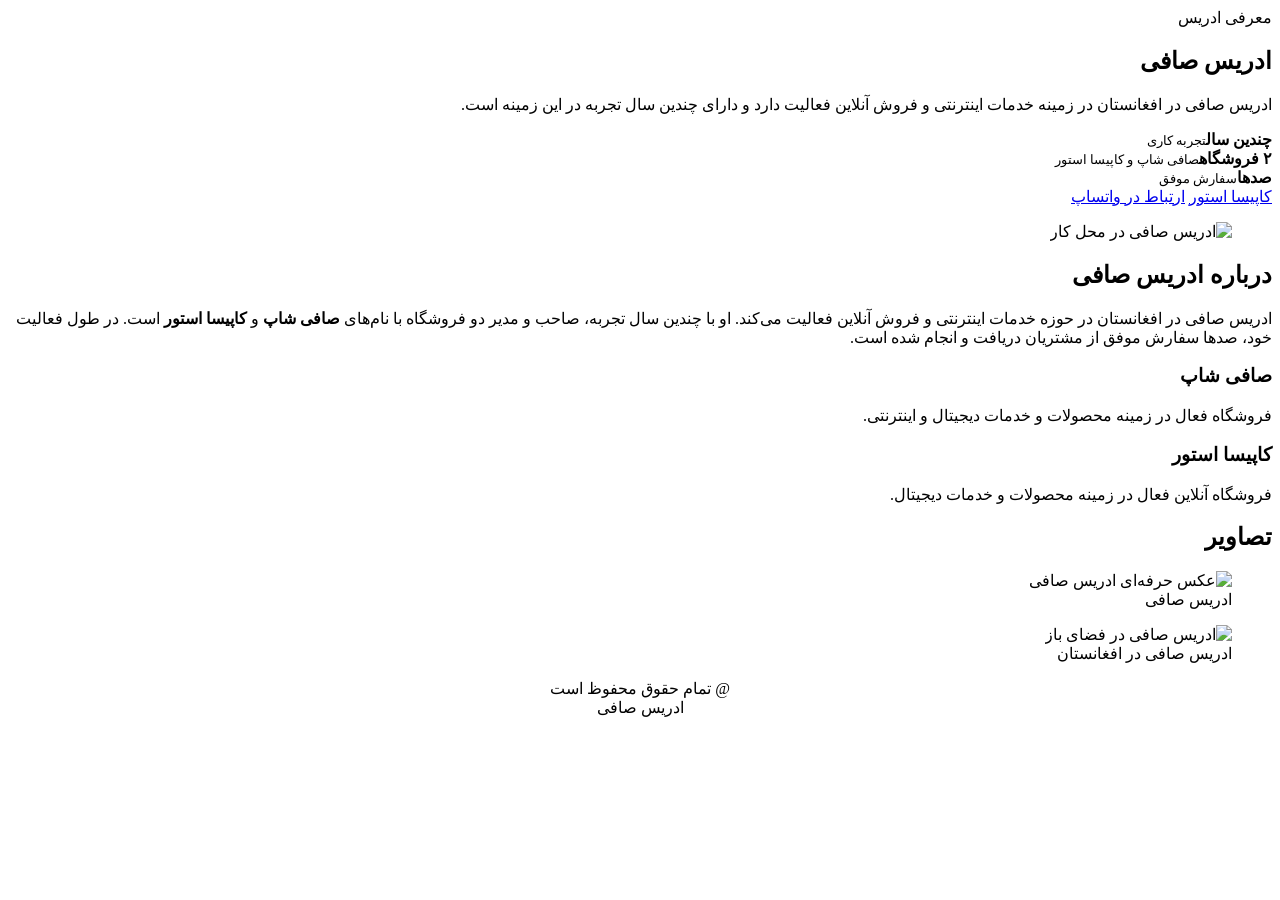
==== index.html @ acb43c6c "Add Google site verification meta tag Added Google site verification meta tag for SEO." ====
<!doctype html>
<html lang="fa" dir="rtl">
<head>
  <meta charset="utf-8">
  <meta name="viewport" content="width=device-width, initial-scale=1">
  <title>ادریس صافی</title>
  <meta name="description" content="معرفی ادریس صافی در افغانستان؛ فعال در زمینه خدمات اینترنتی و فروش آنلاین، صاحب صافی شاپ و کاپیسا استور با چندین سال تجربه و صدها سفارش موفق.">
  <meta name="robots" content="index,follow,max-image-preview:large">
  <link rel="canonical" href="https://about.kapisa.xyz/">
  <link rel="alternate" hreflang="fa" href="https://about.kapisa.xyz/">
  <link rel="alternate" hreflang="en" href="https://about.kapisa.xyz/en/">
  <link rel="alternate" hreflang="x-default" href="https://about.kapisa.xyz/">
<meta name="google-site-verification" content="ythXOP5nNyjInJZPP0g8KXKJA8XZ1CLwSWoGmz0JzY0" />
  <meta property="og:type" content="profile">
  <meta property="og:title" content="ادریس صافی | خدمات اینترنتی و فروشگاه‌های آنلاین">
  <meta property="og:description" content="معرفی ادریس صافی؛ فعال در زمینه خدمات اینترنتی و فروش آنلاین در افغانستان.">
  <meta property="og:url" content="https://about.kapisa.xyz/">
  <meta property="og:image" content="https://about.kapisa.xyz/images/edris-safi-1.png">
  <meta property="og:image:alt" content="ادریس صافی">

  <link rel="stylesheet" href="/css/style.css">

  <script type="application/ld+json">
  {
    "@context":"https://schema.org",
    "@type":"ProfilePage",
    "@id":"https://about.kapisa.xyz/#profile",
    "url":"https://about.kapisa.xyz/",
    "inLanguage":"fa",
    "name":"ادریس صافی",
    "description":"صفحه معرفی ادریس صافی در افغانستان.",
    "mainEntity":{
      "@type":"Person",
      "@id":"https://about.kapisa.xyz/#edris-safi",
      "name":"ادریس صافی",
      "alternateName":"Edris Safi",
      "description":"فعال در زمینه خدمات اینترنتی و فروش آنلاین در افغانستان و صاحب صافی شاپ و کاپیسا استور.",
      "image":[
        "https://about.kapisa.xyz/images/edris-safi-1.png",
        "https://about.kapisa.xyz/images/edris-safi-2.png"
      ],
      "url":"https://about.kapisa.xyz/",
      "jobTitle":"فعال خدمات اینترنتی و فروش آنلاین",
      "worksFor":[
        {
          "@type":"Organization",
          "name":"صافی شاپ",
          "url":"https://kapisa.xyz/"
        },
        {
          "@type":"Organization",
          "name":"کاپیسا استور",
          "url":"https://kapisa.xyz/"
        }
      ],
      "homeLocation":{
        "@type":"Country",
        "name":"افغانستان"
      }
    }
  }
  </script>
</head>

<body>
  <main>
    <section class="hero">
      <div class="container hero-grid">
        <div>
          <div class="eyebrow">معرفی ادریس</div>
          <h1>ادریس صافی</h1>
          <p class="lead">
            ادریس صافی در افغانستان در زمینه خدمات اینترنتی و فروش آنلاین فعالیت دارد
            و دارای چندین سال تجربه در این زمینه است.
          </p>

          <div class="stats" aria-label="اطلاعات">
            <div class="stat"><strong>چندین سال</strong><small>تجربه کاری</small></div>
            <div class="stat"><strong>۲ فروشگاه</strong><small>صافی شاپ و کاپیسا استور</small></div>
            <div class="stat"><strong>صدها</strong><small>سفارش موفق</small></div>
          </div>

          <div class="links">
            <a class="btn primary" href="https://kapisa.xyz/">کاپیسا استور</a>
            <a class="btn" href="https://wa.me/93796345081">ارتباط در واتساپ</a>
          </div>
        </div>

        <figure class="photo">
          <img src="/images/edris-safi-1.png" alt="ادریس صافی در محل کار" width="1536" height="604">
        </figure>
      </div>
    </section>

    <section>
      <div class="container">
        <h2 class="section-title">درباره ادریس صافی</h2>
        <p class="section-text">
          ادریس صافی در افغانستان در حوزه خدمات اینترنتی و فروش آنلاین فعالیت می‌کند.
          او با چندین سال تجربه، صاحب و مدیر دو فروشگاه با نام‌های
          <strong>صافی شاپ</strong> و <strong>کاپیسا استور</strong> است.
          در طول فعالیت خود، صدها سفارش موفق از مشتریان دریافت و انجام شده است.
        </p>

        <div class="business-grid">
          <article class="business">
            <h3>صافی شاپ</h3>
            <p>فروشگاه فعال در زمینه محصولات و خدمات دیجیتال و اینترنتی.</p>
          </article>
          <article class="business">
            <h3>کاپیسا استور</h3>
            <p>فروشگاه آنلاین فعال در زمینه محصولات و خدمات دیجیتال.</p>
          </article>
        </div>
      </div>
    </section>

    <section>
      <div class="container">
        <h2 class="section-title">تصاویر</h2>
        <div class="gallery">
          <figure>
            <img src="/images/edris-safi-1.png" alt="عکس حرفه‌ای ادریس صافی" width="1536" height="444" loading="lazy">
            <figcaption>ادریس صافی</figcaption>
          </figure>
          <figure>
            <img src="/images/edris-safi-2.png" alt="ادریس صافی در فضای باز" width="1536" height="444" loading="lazy">
            <figcaption>ادریس صافی در افغانستان</figcaption>
          </figure>
        </div>
      </div>
    </section>
  </main>

  <footer align="center">
    @ تمام حقوق محفوظ است  <br>
    ادریس صافی 
  </footer>
</body>
</html>
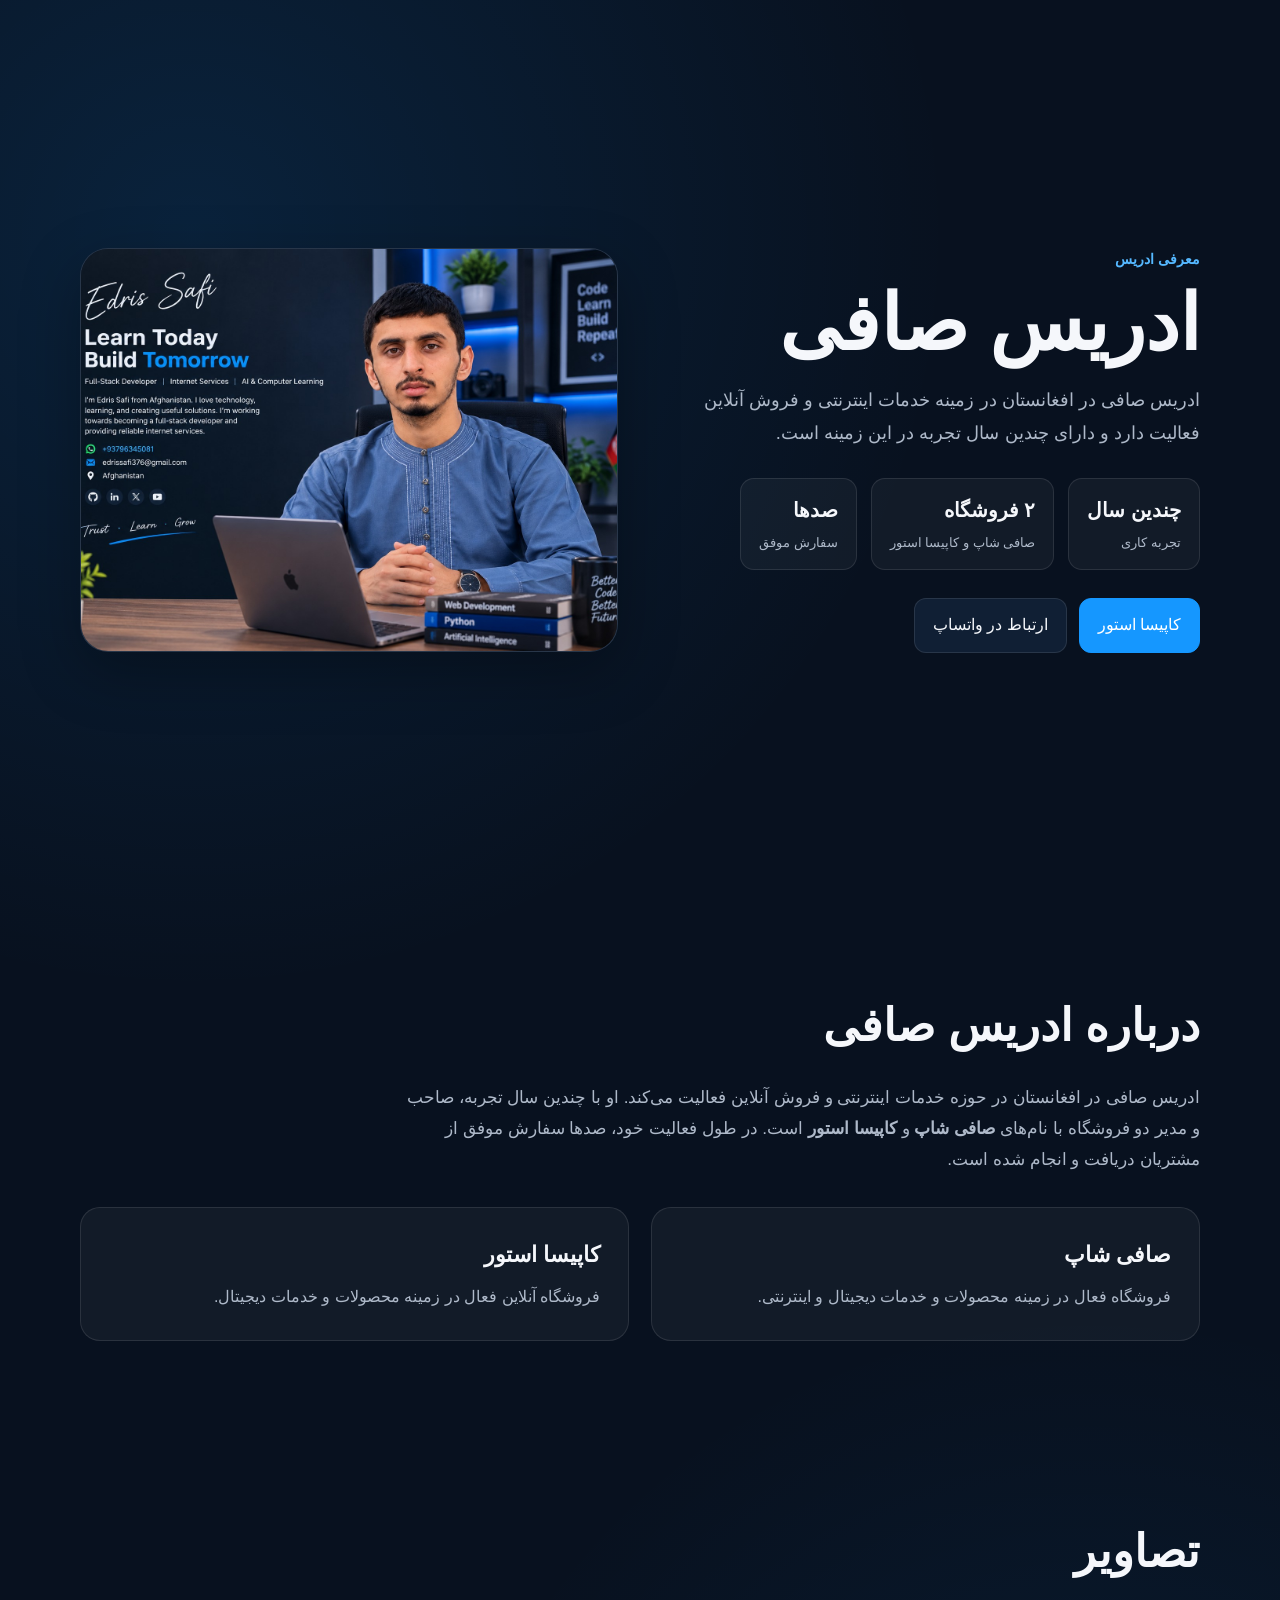
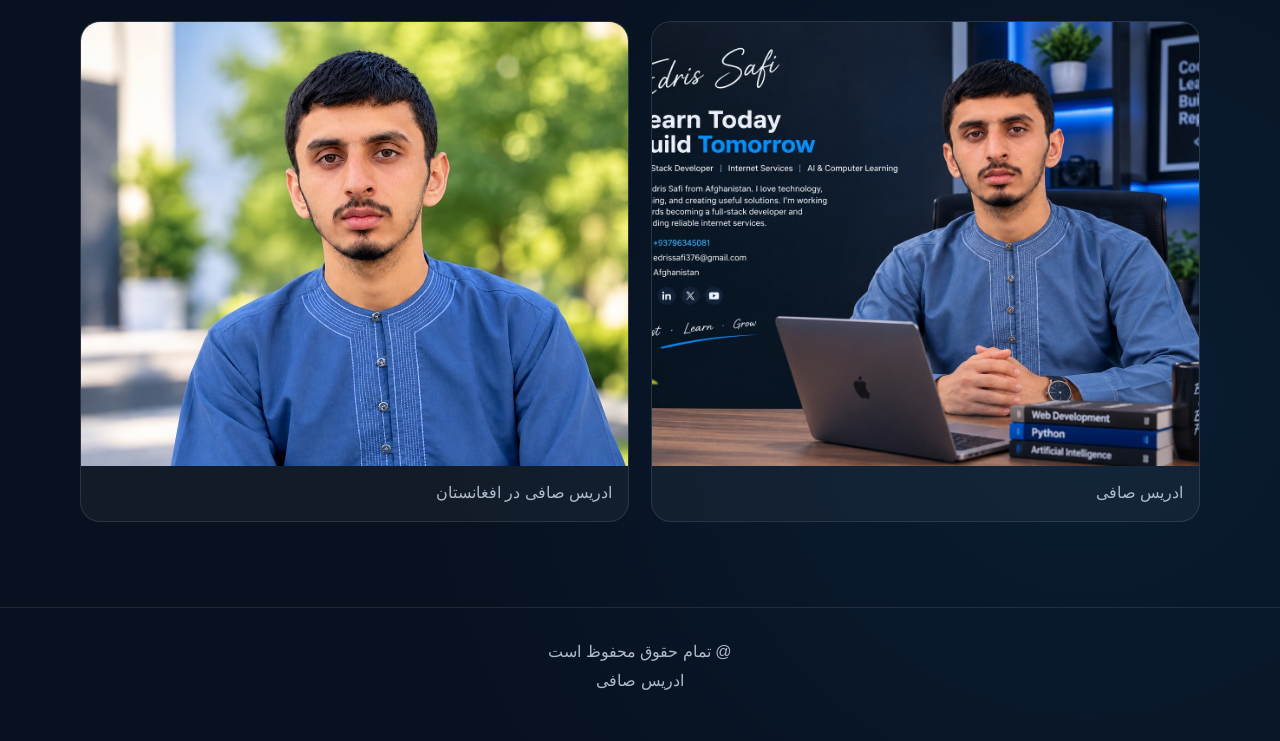
==== commit 48c2856c: "Initial personal website" ====
--- a/index.html
+++ b/index.html
@@ -10,7 +10,7 @@
   <link rel="alternate" hreflang="fa" href="https://about.kapisa.xyz/">
   <link rel="alternate" hreflang="en" href="https://about.kapisa.xyz/en/">
   <link rel="alternate" hreflang="x-default" href="https://about.kapisa.xyz/">
-<meta name="google-site-verification" content="ythXOP5nNyjInJZPP0g8KXKJA8XZ1CLwSWoGmz0JzY0" />
+
   <meta property="og:type" content="profile">
   <meta property="og:title" content="ادریس صافی | خدمات اینترنتی و فروشگاه‌های آنلاین">
   <meta property="og:description" content="معرفی ادریس صافی؛ فعال در زمینه خدمات اینترنتی و فروش آنلاین در افغانستان.">
--- a/css/style.css
+++ b/css/style.css
@@ -0,0 +1,235 @@
+
+:root{
+  --bg:#08111f;
+  --bg-soft:#0d1a2d;
+  --card:#101f34;
+  --text:#f5f7fb;
+  --muted:#aeb9c9;
+  --accent:#1597ff;
+  --accent-2:#55b8ff;
+  --border:rgba(255,255,255,.10);
+  --shadow:0 20px 60px rgba(0,0,0,.30);
+}
+
+*{box-sizing:border-box;margin:0;padding:0}
+
+html{scroll-behavior:smooth}
+
+body{
+  font-family:system-ui,-apple-system,"Segoe UI",Roboto,Arial,sans-serif;
+  background:
+    radial-gradient(circle at 15% 10%,rgba(21,151,255,.13),transparent 32%),
+    radial-gradient(circle at 85% 85%,rgba(21,151,255,.09),transparent 30%),
+    var(--bg);
+  color:var(--text);
+  line-height:1.8;
+}
+
+a{color:inherit;text-decoration:none}
+
+.container{
+  width:min(1120px,92%);
+  margin-inline:auto;
+}
+
+.hero{
+  min-height:100vh;
+  display:grid;
+  place-items:center;
+  padding:70px 0;
+}
+
+.hero-grid{
+  display:grid;
+  grid-template-columns:1fr 1fr;
+  gap:45px;
+  align-items:center;
+}
+
+.eyebrow{
+  color:var(--accent-2);
+  font-weight:700;
+  letter-spacing:.08em;
+  font-size:.9rem;
+  margin-bottom:10px;
+}
+
+h1{
+  font-size:clamp(2.5rem,6vw,5rem);
+  line-height:1.05;
+  margin-bottom:20px;
+}
+
+h1 span{color:var(--accent)}
+
+.lead{
+  color:var(--muted);
+  font-size:1.15rem;
+  max-width:650px;
+}
+
+.stats{
+  display:flex;
+  flex-wrap:wrap;
+  gap:14px;
+  margin:28px 0;
+}
+
+.stat{
+  padding:13px 18px;
+  background:rgba(255,255,255,.045);
+  border:1px solid var(--border);
+  border-radius:14px;
+}
+
+.stat strong{
+  display:block;
+  font-size:1.25rem;
+  color:var(--text);
+}
+
+.stat small{color:var(--muted)}
+
+.links{
+  display:flex;
+  flex-wrap:wrap;
+  gap:12px;
+}
+
+.btn{
+  display:inline-flex;
+  align-items:center;
+  justify-content:center;
+  padding:12px 18px;
+  border-radius:12px;
+  border:1px solid var(--border);
+  background:var(--card);
+  transition:.2s ease;
+}
+
+.btn:hover{
+  transform:translateY(-2px);
+  border-color:var(--accent);
+}
+
+.btn.primary{
+  background:var(--accent);
+  color:#fff;
+  border-color:var(--accent);
+}
+
+.photo{
+  border-radius:28px;
+  overflow:hidden;
+  border:1px solid var(--border);
+  box-shadow:var(--shadow);
+  background:var(--card);
+}
+
+.photo img{
+  display:block;
+  width:100%;
+  height:auto;
+  aspect-ratio:4/3;
+  object-fit:cover;
+}
+
+section{
+  padding:85px 0;
+}
+
+.section-title{
+  font-size:clamp(1.8rem,4vw,2.8rem);
+  margin-bottom:16px;
+}
+
+.section-text{
+  color:var(--muted);
+  max-width:800px;
+  font-size:1.08rem;
+}
+
+.business-grid{
+  margin-top:32px;
+  display:grid;
+  grid-template-columns:repeat(2,1fr);
+  gap:22px;
+}
+
+.business{
+  background:rgba(255,255,255,.045);
+  border:1px solid var(--border);
+  border-radius:20px;
+  padding:28px;
+}
+
+.business h3{
+  margin-bottom:8px;
+  font-size:1.35rem;
+}
+
+.business p{color:var(--muted)}
+
+.gallery{
+  display:grid;
+  grid-template-columns:repeat(2,1fr);
+  gap:22px;
+  margin-top:30px;
+}
+
+.gallery figure{
+  background:rgba(255,255,255,.045);
+  border:1px solid var(--border);
+  border-radius:20px;
+  overflow:hidden;
+}
+
+.gallery img{
+  display:block;
+  width:100%;
+  aspect-ratio:4/3;
+  object-fit:cover;
+}
+
+.gallery figcaption{
+  padding:13px 16px;
+  color:var(--muted);
+}
+
+footer{
+  padding:30px 0 45px;
+  border-top:1px solid var(--border);
+  color:var(--muted);
+}
+
+.footer-inner{
+  display:flex;
+  justify-content:space-between;
+  gap:20px;
+  flex-wrap:wrap;
+}
+
+@media(max-width:800px){
+  .hero{padding:45px 0}
+  .hero-grid,
+  .business-grid,
+  .gallery{grid-template-columns:1fr}
+  .hero-grid{gap:28px}
+  section{padding:60px 0}
+}
+
+[dir="rtl"] body{
+  font-family:Tahoma,"Noto Sans Arabic",Arial,sans-serif;
+}
+
+[dir="rtl"] .eyebrow{
+  letter-spacing:0;
+}
+
+[dir="rtl"] .hero-grid{
+  direction:rtl;
+}
+
+[dir="rtl"] .photo{
+  direction:ltr;
+}
